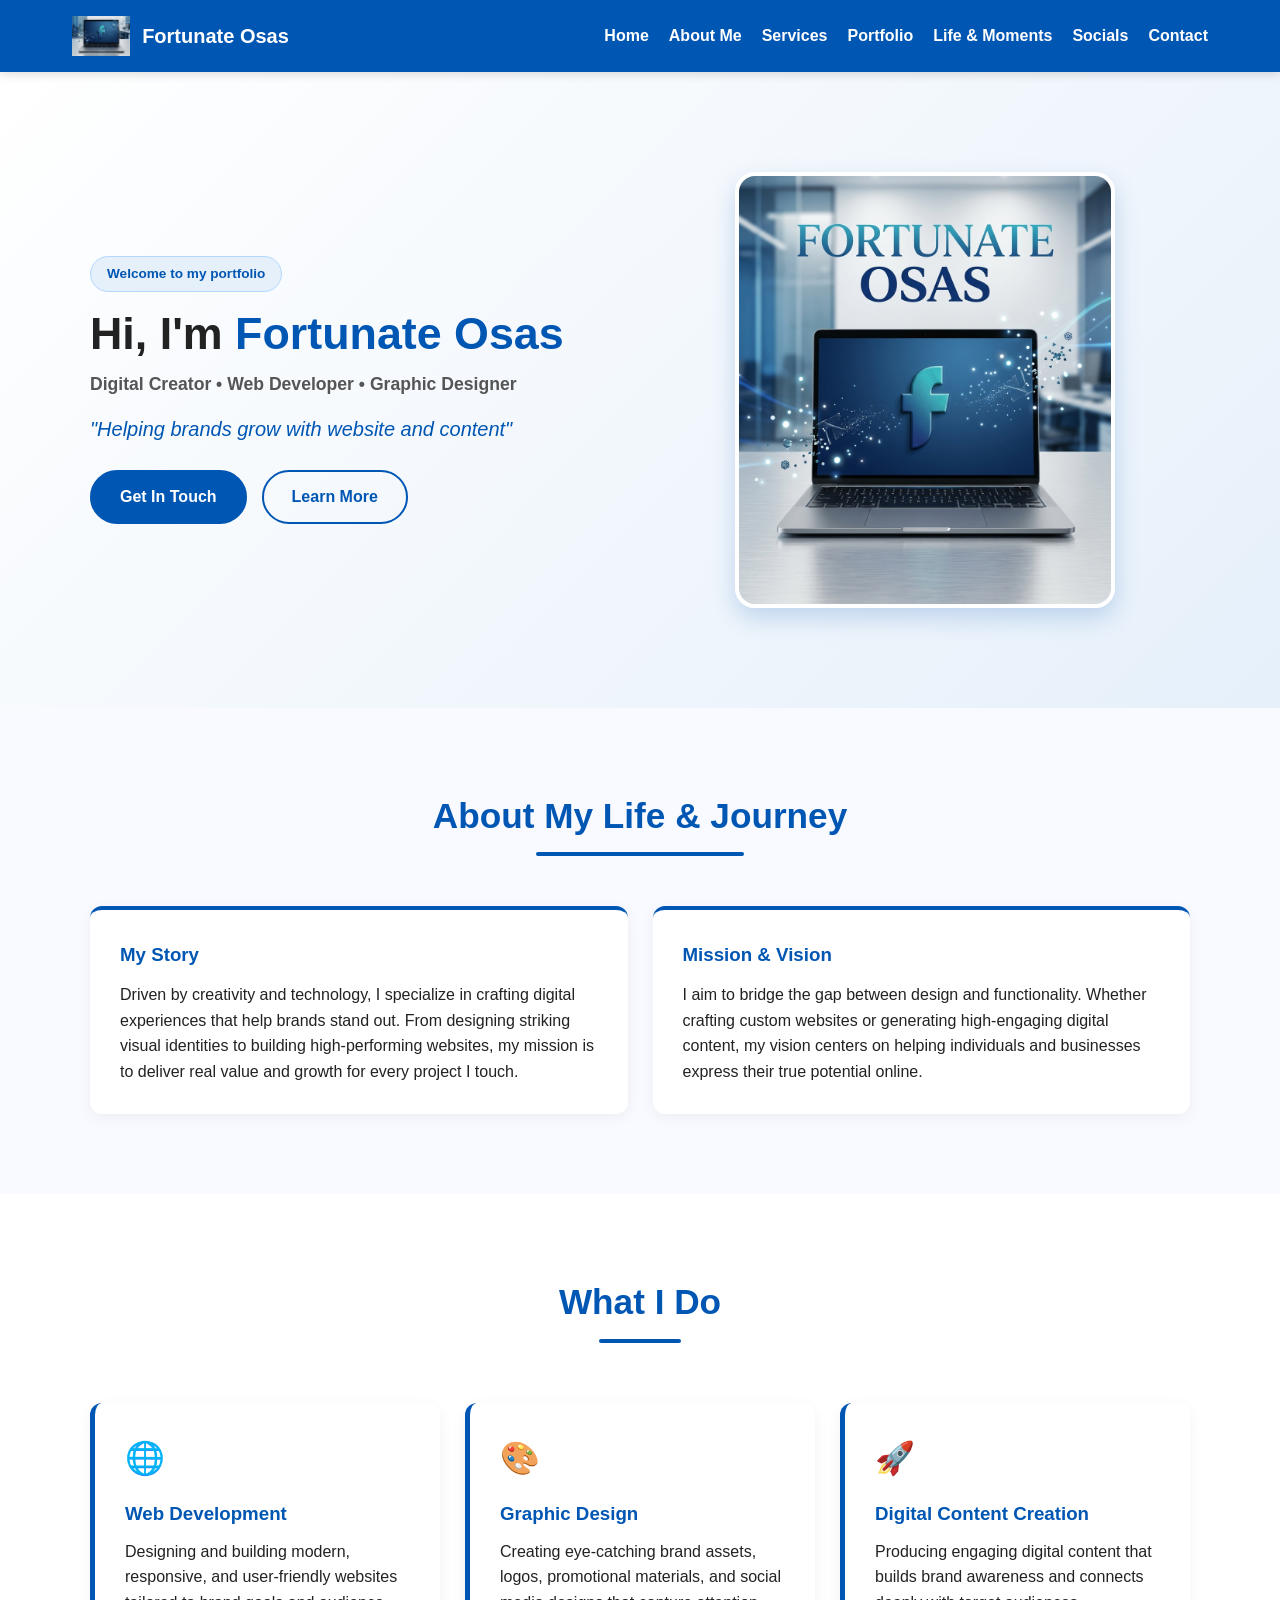
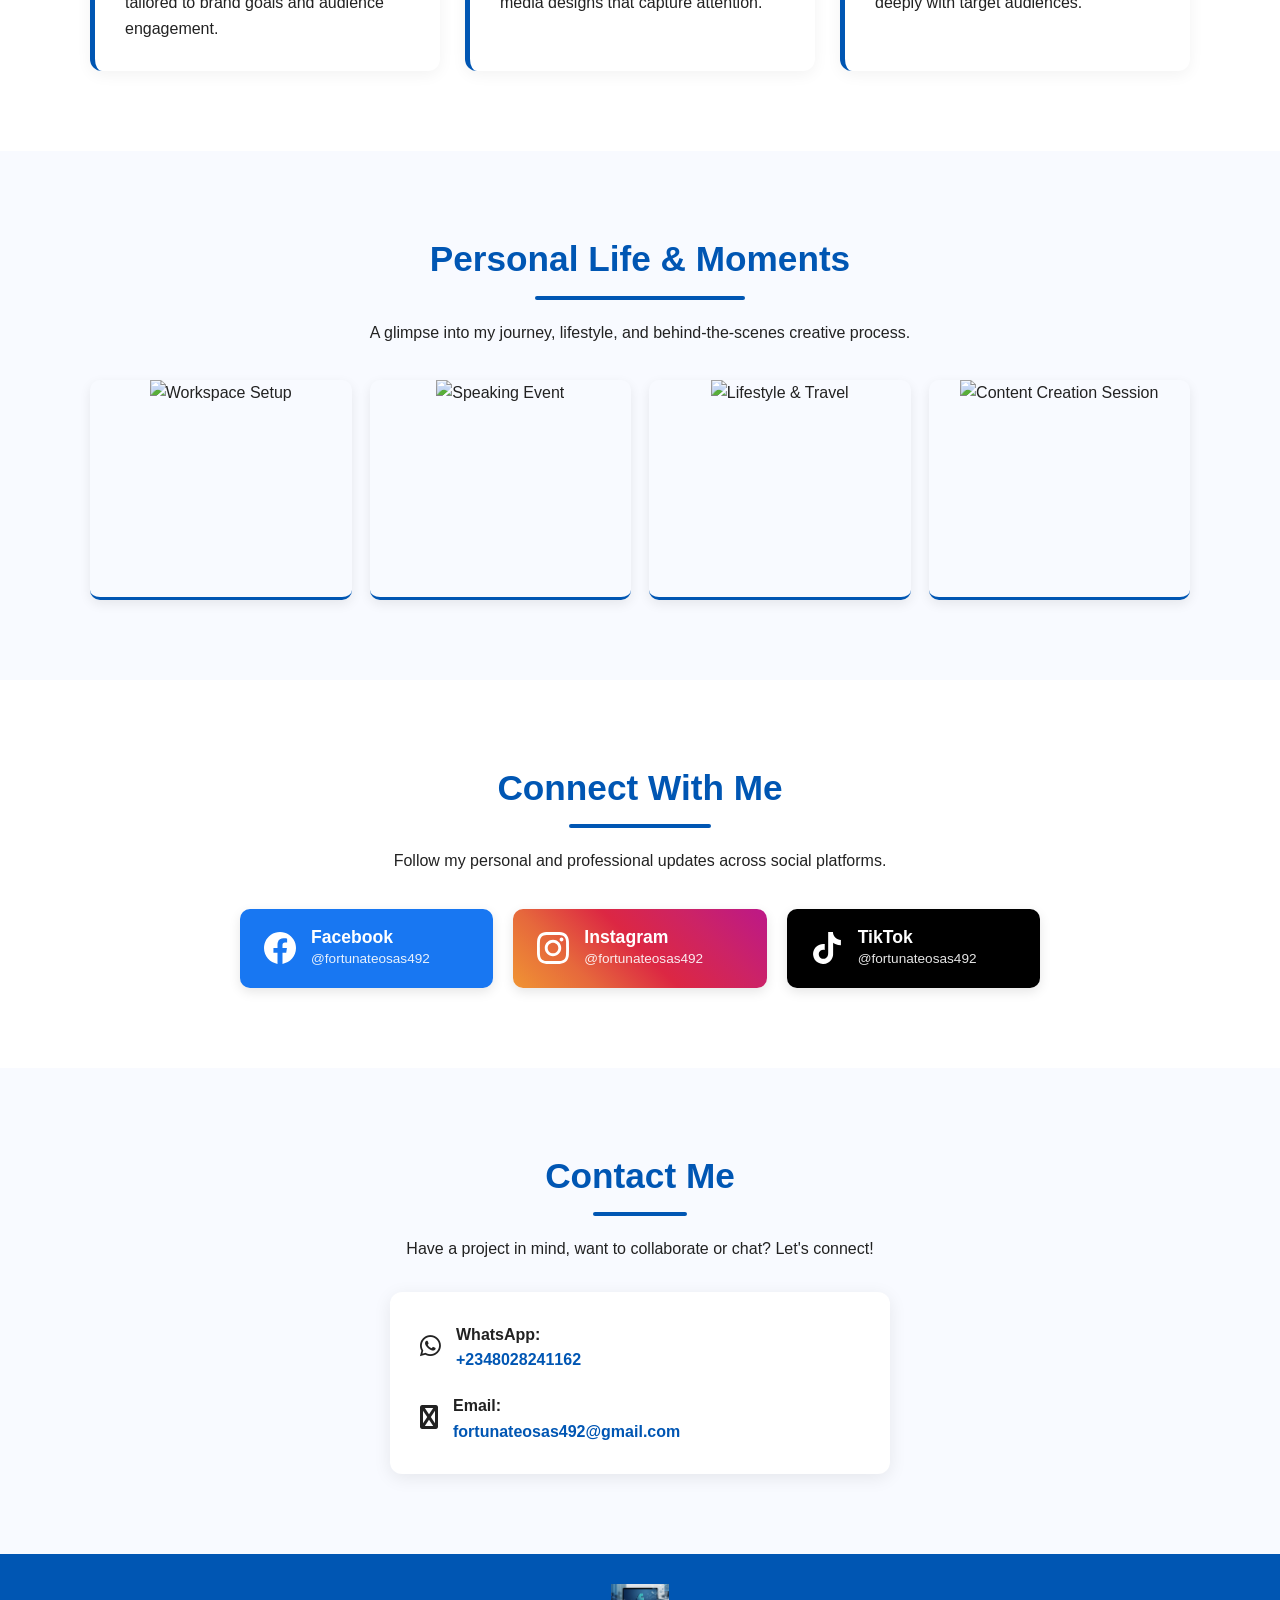
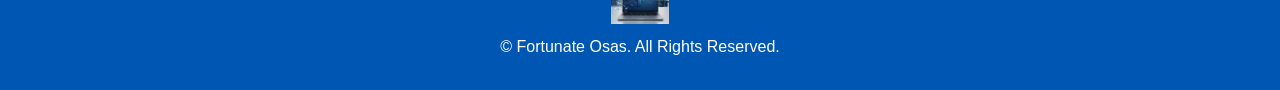
==== index.html @ 2986161b "Initial Upload" ====
<!DOCTYPE html>
<html lang="en">
<head>
  <meta charset="UTF-8">
  <meta name="viewport" content="width=device-width, initial-scale=1.0">
  <link rel="stylesheet" href="https://cdnjs.cloudflare.com/ajax/libs/font-awesome/6.5.1/css/all.min.css">
  <link rel="icon" href="fortunateosas492_logo.png" type="image/png">
  <title>Fortunate Osas | Digital Creator & Web Developer</title>
  <link rel="stylesheet" href="styles.css">
  <script src="script.js" defer></script>
</head>
<body>

  <!-- Loading Animation Overlay -->
  <div id="loader">
    <div class="spinner"></div>
    <p>Fortunate Osas</p>
  </div>

  <!-- Navigation Bar -->
  <header>
    <nav class="navbar">
      <div class="logo-container">
        <img src="fortunateosas492_logo.png" alt="Fortunate Osas Logo" class="logo">
        <span class="brand-name">Fortunate Osas</span>
      </div>
      <ul class="nav-links">
        <li><a href="#home">Home</a></li>
        <li><a href="#about">About Me</a></li>
        <li><a href="#services">Services</a></li>
        <li><a href="#portfolio">Portfolio</a></li>
        <li><a href="#gallery">Life & Moments</a></li>
        <li><a href="#socials">Socials</a></li>
        <li><a href="#contact">Contact</a></li>
      </ul>
      <div class="hamburger">
        <span></span>
        <span></span>
        <span></span>
      </div>
    </nav>
  </header>

  <!-- Main Content -->
  <main>
    <!-- Home / Hero Section -->
    <section id="home" class="scroll-section hero">
      <div class="hero-container">
        <div class="hero-text">
          <span class="badge">Welcome to my portfolio</span>
          <h1>Hi, I'm <span class="highlight">Fortunate Osas</span></h1>
          <div class="roles">
            <span>Digital Creator</span> • 
            <span>Web Developer</span> • 
            <span>Graphic Designer</span>
          </div>
          <p class="hero-bio">"Helping brands grow with website and content"</p>
          <div class="hero-btns">
            <a href="#contact" class="btn">Get In Touch</a>
            <a href="#about" class="btn btn-outline">Learn More</a>
          </div>
        </div>
        <div class="hero-image-wrapper">
          <img src="images/big-profile-picture.png" alt="Fortunate Osas Big Picture" class="hero-img">
        </div>
      </div>
    </section>

    <!-- About Section -->
    <section id="about" class="scroll-section bg-light">
      <div class="container">
        <h2>About My Life & Journey</h2>
        <div class="about-grid">
          <div class="about-card">
            <h3>My Story</h3>
            <p>Driven by creativity and technology, I specialize in crafting digital experiences that help brands stand out. From designing striking visual identities to building high-performing websites, my mission is to deliver real value and growth for every project I touch.</p>
          </div>
          <div class="about-card">
            <h3>Mission & Vision</h3>
            <p>I aim to bridge the gap between design and functionality. Whether crafting custom websites or generating high-engaging digital content, my vision centers on helping individuals and businesses express their true potential online.</p>
          </div>
        </div>
      </div>
    </section>

    <!-- Services / Skills Section -->
    <section id="services" class="scroll-section">
      <div class="container">
        <h2>What I Do</h2>
        <div class="grid services-grid">
          <div class="card">
            <div class="card-icon">🌐</div>
            <h3>Web Development</h3>
            <p>Designing and building modern, responsive, and user-friendly websites tailored to brand goals and audience engagement.</p>
          </div>
          <div class="card">
            <div class="card-icon">🎨</div>
            <h3>Graphic Design</h3>
            <p>Creating eye-catching brand assets, logos, promotional materials, and social media designs that capture attention.</p>
          </div>
          <div class="card">
            <div class="card-icon">🚀</div>
            <h3>Digital Content Creation</h3>
            <p>Producing engaging digital content that builds brand awareness and connects deeply with target audiences.</p>
          </div>
        </div>
      </div>
    </section>

    <!-- Personal Life Photo Gallery -->
    <section id="gallery" class="scroll-section bg-light">
      <div class="container">
        <h2>Personal Life & Moments</h2>
        <p>A glimpse into my journey, lifestyle, and behind-the-scenes creative process.</p>
        
        <div class="gallery-grid">
          <div class="gallery-item">
            <img src="images/personal-1.jpg" alt="Workspace Setup" loading="lazy">
            <div class="gallery-overlay"><span>Creative Space</span></div>
          </div>
          <div class="gallery-item">
            <img src="images/personal-2.jpg" alt="Speaking Event" loading="lazy">
            <div class="gallery-overlay"><span>Speaking & Tech</span></div>
          </div>
          <div class="gallery-item">
            <img src="images/personal-3.jpg" alt="Lifestyle & Travel" loading="lazy">
            <div class="gallery-overlay"><span>Life & Travel</span></div>
          </div>
          <div class="gallery-item">
            <img src="images/personal-4.jpg" alt="Content Creation Session" loading="lazy">
            <div class="gallery-overlay"><span>Content Creation</span></div>
          </div>
        </div>
      </div>
    </section>

    <!-- Social Media Section -->
    <section id="socials" class="scroll-section">
      <div class="container">
        <h2>Connect With Me</h2>
        <p>Follow my personal and professional updates across social platforms.</p>
        
        <div class="social-grid">
          <!-- Facebook Handle -->
          <a href="https://facebook.com/fortunateosas492" target="_blank" rel="noopener noreferrer" class="social-card fb">
            <svg class="social-icon" viewBox="0 0 24 24">
              <path fill="currentColor" d="M24 12.073c0-6.627-5.373-12-12-12s-12 5.373-12 12c0 5.99 4.388 10.954 10.125 11.854v-8.385H7.078v-3.47h3.047V9.43c0-3.007 1.792-4.669 4.533-4.669 1.312 0 2.686.235 2.686.235v2.953H15.83c-1.491 0-1.956.925-1.956 1.874v2.25h3.328l-.532 3.47h-2.796v8.385C19.612 23.027 24 18.062 24 12.073z"/>
            </svg>
            <div class="social-info">
              <h3>Facebook</h3>
              <p>@fortunateosas492</p>
            </div>
          </a>

          <!-- Instagram Handle -->
          <a href="https://instagram.com/fortunateosas492" target="_blank" rel="noopener noreferrer" class="social-card ig">
            <svg class="social-icon" viewBox="0 0 24 24">
              <path fill="currentColor" d="M12 2.163c3.204 0 3.584.012 4.85.07 3.252.148 4.771 1.691 4.919 4.919.058 1.265.069 1.645.069 4.849 0 3.205-.012 3.584-.069 4.849-.149 3.225-1.664 4.771-4.919 4.919-1.266.058-1.644.07-4.85.07-3.204 0-3.584-.012-4.849-.07-3.26-.149-4.771-1.699-4.919-4.92-.058-1.265-.07-1.644-.07-4.849 0-3.204.013-3.583.07-4.849.149-3.227 1.664-4.771 4.919-4.919 1.266-.057 1.645-.069 4.849-.069zm0-2.163c-3.259 0-3.667.014-4.947.072-4.358.2-6.78 2.618-6.98 6.98-.059 1.281-.073 1.689-.073 4.948 0 3.259.014 3.668.072 4.948.2 4.358 2.618 6.78 6.98 6.98 1.281.058 1.689.072 4.948.072 3.259 0 3.668-.014 4.948-.072 4.354-.2 6.782-2.618 6.979-6.98.059-1.28.073-1.689.073-4.948 0-3.259-.014-3.667-.072-4.947-.196-4.354-2.617-6.78-6.979-6.98-1.281-.059-1.69-.073-4.949-.073zm0 5.838c-3.403 0-6.162 2.759-6.162 6.162s2.759 6.163 6.162 6.163 6.162-2.759 6.162-6.163c0-3.403-2.759-6.162-6.162-6.162zm0 10.162c-2.209 0-4-1.79-4-4 0-2.209 1.791-4 4-4s4 1.791 4 4c0 2.21-1.791 4-4 4zm6.406-11.845c-.796 0-1.441.645-1.441 1.44s.645 1.44 1.441 1.44c.795 0 1.439-.645 1.439-1.44s-.644-1.44-1.439-1.44z"/>
            </svg>
            <div class="social-info">
              <h3>Instagram</h3>
              <p>@fortunateosas492</p>
            </div>
          </a>

          <!-- TikTok Handle -->
          <a href="https://tiktok.com/@fortunateosas492" target="_blank" rel="noopener noreferrer" class="social-card tt">
            <svg class="social-icon" viewBox="0 0 24 24">
              <path fill="currentColor" d="M12.525.02c1.31-.02 2.61-.01 3.91-.02.08 1.53.63 3.09 1.75 4.17 1.12 1.11 2.7 1.62 4.24 1.79v4.03c-1.44-.05-2.89-.35-4.2-.97-.57-.26-1.1-.59-1.62-.93-.01 2.92.01 5.84-.02 8.75-.08 1.4-.54 2.79-1.35 3.94-1.31 1.92-3.58 3.17-5.91 3.21-1.43.08-2.86-.31-4.08-1.03-2.02-1.19-3.44-3.37-3.65-5.71-.02-.5-.03-1-.01-1.49.18-1.9 1.12-3.72 2.58-4.96 1.66-1.44 3.98-2.13 6.15-1.72.02 1.48-.04 2.96-.04 4.44-.99-.32-2.15-.23-3.02.37-.82.56-1.36 1.47-1.41 2.47-.09 1.17.43 2.36 1.35 3.05.86.66 2.03.88 3.07.57 1.05-.29 1.93-1.09 2.29-2.13.23-.65.33-1.36.33-2.06V.02z"/>
            </svg>
            <div class="social-info">
              <h3>TikTok</h3>
              <p>@fortunateosas492</p>
            </div>
          </a>
        </div>
      </div>
    </section>

    <!-- Contact Section -->
    <section id="contact" class="scroll-section bg-light">
      <div class="container">
        <h2>Contact Me</h2>
        <p>Have a project in mind, want to collaborate or chat? Let's connect!</p>
        
        <div class="contact-card">
          <div class="contact-item">
            <span class="icon"><i class="fa-brands fa-whatsapp"></i></span>
            <div>
              <strong>WhatsApp:</strong>
              <p><a href="https://wa.me/2348028241162" target="_blank">+2348028241162</a></p>
            </div>
          </div>
          <div class="contact-item">
            <span class="icon"><i class="fa-brands fa-envelope"></i></span>
            <div>
              <strong>Email:</strong>
              <p><a href="mailto:fortunateosas492@gmail.com">fortunateosas492@gmail.com</a></p>
            </div>
          </div>
        </div>
      </div>
    </section>
  </main>

  <!-- Image Lightbox Preview Modal -->
  <div id="lightbox-modal" class="modal-overlay lightbox-overlay" aria-hidden="true">
    <button id="close-lightbox-btn" class="close-btn" aria-label="Close Image">&times;</button>
    <img id="lightbox-img" src="" alt="Expanded View">
    <p id="lightbox-caption"></p>
  </div>

  <!-- Footer -->
  <footer>
    <div class="footer-content">
      <img src="fortunateosas492_logo.png" alt="Fortunate Osas Logo" class="footer-logo">
      <p>&copy; Fortunate Osas. All Rights Reserved.</p>
    </div>
  </footer>

</body>
</html>
---- styles.css ----
/* Color Palette: Blue (#0056b3), Light Blue (#e6f0fa), White (#ffffff) */
:root {
  --primary-blue: #0056b3;
  --secondary-blue: #003d80;
  --accent-light: #e6f0fa;
  --text-dark: #222222;
  --text-muted: #555555;
  --text-light: #ffffff;
  --bg-light: #f8faff;
  --transition: all 0.3s ease-in-out;
}

* {
  margin: 0;
  padding: 0;
  box-sizing: border-box;
}

html {
  scroll-behavior: smooth;
  font-family: 'Segoe UI', Tahoma, Geneva, Verdana, sans-serif;
}

body {
  color: var(--text-dark);
  line-height: 1.6;
  background-color: var(--text-light);
}

/* --- Loader Animation --- */
#loader {
  position: fixed;
  top: 0;
  left: 0;
  width: 100vw;
  height: 100vh;
  background-color: var(--text-light);
  display: flex;
  flex-direction: column;
  justify-content: center;
  align-items: center;
  z-index: 9999;
  transition: opacity 0.5s ease, visibility 0.5s ease;
}

.spinner {
  width: 50px;
  height: 50px;
  border: 6px solid var(--accent-light);
  border-top: 6px solid var(--primary-blue);
  border-radius: 50%;
  animation: spin 1s linear infinite;
  margin-bottom: 15px;
}

#loader p {
  color: var(--primary-blue);
  font-weight: bold;
  font-size: 1.2rem;
}

@keyframes spin {
  0% { transform: rotate(0deg); }
  100% { transform: rotate(360deg); }
}

#loader.hidden {
  opacity: 0;
  visibility: hidden;
}

/* --- Navigation --- */
header {
  position: sticky;
  top: 0;
  background-color: var(--primary-blue);
  box-shadow: 0 2px 10px rgba(0, 0, 0, 0.15);
  z-index: 1000;
}

.navbar {
  display: flex;
  justify-content: space-between;
  align-items: center;
  max-width: 1200px;
  margin: 0 auto;
  padding: 1rem 2rem;
}

.logo-container {
  display: flex;
  align-items: center;
  gap: 12px;
}

.logo {
  height: 40px;
  width: auto;
}

.brand-name {
  color: var(--text-light);
  font-weight: 700;
  font-size: 1.25rem;
}

.nav-links {
  display: flex;
  list-style: none;
  gap: 20px;
}

.nav-links a {
  color: var(--text-light);
  text-decoration: none;
  font-weight: 600;
  transition: var(--transition);
}

.nav-links a:hover {
  color: #b3d7ff;
}

.hamburger {
  display: none;
  flex-direction: column;
  cursor: pointer;
  gap: 5px;
}

.hamburger span {
  width: 25px;
  height: 3px;
  background-color: var(--text-light);
  border-radius: 2px;
  transition: var(--transition);
}

/* --- Layout Sections --- */
.scroll-section {
  padding: 80px 20px;
  opacity: 0;
  transform: translateY(40px);
  transition: opacity 0.8s ease-out, transform 0.8s ease-out;
}

.scroll-section.visible {
  opacity: 1;
  transform: translateY(0);
}

.bg-light {
  background-color: var(--bg-light);
}

.container {
  max-width: 1100px;
  margin: 0 auto;
  text-align: center;
}

h2 {
  font-size: 2.2rem;
  color: var(--primary-blue);
  margin-bottom: 20px;
  position: relative;
  display: inline-block;
}

h2::after {
  content: '';
  display: block;
  width: 50%;
  height: 4px;
  background-color: var(--primary-blue);
  margin: 8px auto 0;
  border-radius: 2px;
}

/* --- Hero / Intro Section --- */
.hero {
  background: linear-gradient(135deg, #ffffff 0%, var(--accent-light) 100%);
  padding: 100px 20px;
}

.hero-container {
  max-width: 1100px;
  margin: 0 auto;
  display: flex;
  align-items: center;
  justify-content: space-between;
  gap: 40px;
}

.hero-text {
  flex: 1;
  text-align: left;
}

.badge {
  background-color: var(--accent-light);
  color: var(--primary-blue);
  padding: 6px 16px;
  border-radius: 20px;
  font-weight: bold;
  font-size: 0.85rem;
  display: inline-block;
  margin-bottom: 15px;
  border: 1px solid #b3d7ff;
}

.hero-text h1 {
  font-size: 2.8rem;
  line-height: 1.2;
  margin-bottom: 10px;
}

.highlight {
  color: var(--primary-blue);
}

.roles {
  font-size: 1.1rem;
  font-weight: 600;
  color: var(--text-muted);
  margin-bottom: 15px;
}

.hero-bio {
  font-size: 1.25rem;
  font-style: italic;
  color: var(--primary-blue);
  margin-bottom: 25px;
}

.hero-btns {
  display: flex;
  gap: 15px;
}

.btn {
  display: inline-block;
  background-color: var(--primary-blue);
  color: var(--text-light);
  padding: 12px 28px;
  text-decoration: none;
  border-radius: 30px;
  font-weight: bold;
  transition: var(--transition);
  border: 2px solid var(--primary-blue);
}

.btn:hover {
  background-color: var(--secondary-blue);
  border-color: var(--secondary-blue);
  transform: translateY(-2px);
}

.btn-outline {
  background-color: transparent;
  color: var(--primary-blue);
}

.btn-outline:hover {
  background-color: var(--primary-blue);
  color: var(--text-light);
}

.hero-image-wrapper {
  flex: 1;
  display: flex;
  justify-content: center;
}

.hero-img {
  width: 100%;
  max-width: 380px;
  height: auto;
  border-radius: 20px;
  box-shadow: 0 10px 25px rgba(0, 86, 179, 0.2);
  border: 4px solid var(--text-light);
}

/* --- About Grid --- */
.about-grid {
  display: grid;
  grid-template-columns: repeat(auto-fit, minmax(300px, 1fr));
  gap: 25px;
  margin-top: 30px;
}

.about-card {
  background: var(--text-light);
  padding: 30px;
  border-radius: 12px;
  box-shadow: 0 4px 15px rgba(0, 0, 0, 0.05);
  text-align: left;
  border-top: 4px solid var(--primary-blue);
}

.about-card h3 {
  color: var(--primary-blue);
  margin-bottom: 12px;
}

/* --- Services Grid --- */
.grid {
  display: grid;
  grid-template-columns: repeat(auto-fit, minmax(280px, 1fr));
  gap: 25px;
  margin-top: 40px;
}

.card {
  background: var(--text-light);
  padding: 30px;
  border-radius: 12px;
  border-left: 5px solid var(--primary-blue);
  box-shadow: 0 4px 15px rgba(0, 0, 0, 0.05);
  text-align: left;
  transition: var(--transition);
}

.card:hover {
  transform: translateY(-5px);
}

.card-icon {
  font-size: 2rem;
  margin-bottom: 15px;
}

.card h3 {
  margin-bottom: 10px;
  color: var(--primary-blue);
}

/* --- Photo Gallery --- */
.gallery-grid {
  display: grid;
  grid-template-columns: repeat(auto-fit, minmax(230px, 1fr));
  gap: 18px;
  margin-top: 35px;
}

.gallery-item {
  position: relative;
  border-radius: 10px;
  overflow: hidden;
  height: 220px;
  box-shadow: 0 4px 12px rgba(0, 0, 0, 0.08);
  border-bottom: 3px solid var(--primary-blue);
  cursor: pointer;
}

.gallery-item img {
  width: 100%;
  height: 100%;
  object-fit: cover;
  transition: transform 0.4s ease;
}

.gallery-item:hover img {
  transform: scale(1.08);
}

.gallery-overlay {
  position: absolute;
  inset: 0;
  background: linear-gradient(to top, rgba(0, 86, 179, 0.85), transparent 70%);
  display: flex;
  align-items: flex-end;
  padding: 15px;
  opacity: 0;
  transition: opacity 0.3s ease;
}

.gallery-item:hover .gallery-overlay {
  opacity: 1;
}

.gallery-overlay span {
  color: var(--text-light);
  font-weight: 600;
  font-size: 0.95rem;
}

/* --- Social Media Cards --- */
.social-grid {
  display: grid;
  grid-template-columns: repeat(auto-fit, minmax(220px, 1fr));
  gap: 20px;
  max-width: 800px;
  margin: 35px auto 0;
}

.social-card {
  display: flex;
  align-items: center;
  gap: 15px;
  padding: 18px 24px;
  border-radius: 10px;
  text-decoration: none;
  color: var(--text-light);
  transition: var(--transition);
  box-shadow: 0 4px 12px rgba(0, 0, 0, 0.1);
}

.social-card.fb {
  background-color: #1877f2;
}

.social-card.fb:hover {
  background-color: #0d65d9;
  transform: translateY(-3px);
}

.social-card.ig {
  background: linear-gradient(45deg, #f09433 0%, #e6683c 25%, #dc2743 50%, #cc2366 75%, #bc1888 100%);
}

.social-card.ig:hover {
  opacity: 0.9;
  transform: translateY(-3px);
}

.social-card.tt {
  background-color: #000000;
}

.social-card.tt:hover {
  background-color: #1a1a1a;
  transform: translateY(-3px);
}

.social-icon {
  width: 32px;
  height: 32px;
  flex-shrink: 0;
}

.social-info {
  text-align: left;
}

.social-info h3 {
  font-size: 1.1rem;
  margin: 0;
  line-height: 1.2;
}

.social-info p {
  font-size: 0.85rem;
  opacity: 0.9;
  margin: 0;
}

/* --- Contact Section --- */
.contact-card {
  max-width: 500px;
  margin: 30px auto 0;
  background: var(--text-light);
  padding: 30px;
  border-radius: 12px;
  box-shadow: 0 4px 18px rgba(0, 0, 0, 0.08);
  display: flex;
  flex-direction: column;
  gap: 20px;
  text-align: left;
}

.contact-item {
  display: flex;
  align-items: center;
  gap: 15px;
}

.contact-item .icon {
  font-size: 1.5rem;
}

.contact-item a {
  color: var(--primary-blue);
  text-decoration: none;
  font-weight: bold;
}

.contact-item a:hover {
  text-decoration: underline;
}

/* --- Lightbox Modal --- */
.modal-overlay {
  position: fixed;
  inset: 0;
  background-color: rgba(0, 0, 0, 0.9);
  z-index: 10000;
  opacity: 0;
  visibility: hidden;
  transition: opacity 0.35s ease, visibility 0.35s ease;
  display: flex;
  flex-direction: column;
  align-items: center;
  justify-content: center;
  padding: 20px;
}

.modal-overlay.active {
  opacity: 1;
  visibility: visible;
}

body.modal-open {
  overflow: hidden;
}

.lightbox-overlay img {
  max-width: 90vw;
  max-height: 80vh;
  border-radius: 8px;
  object-fit: contain;
}

#lightbox-caption {
  color: #ffffff;
  margin-top: 15px;
  font-size: 1.1rem;
}

.close-btn {
  position: fixed;
  top: 20px;
  right: 25px;
  background: var(--primary-blue);
  color: #ffffff;
  border: none;
  font-size: 2rem;
  width: 45px;
  height: 45px;
  border-radius: 50%;
  cursor: pointer;
}

/* --- Footer --- */
footer {
  background-color: var(--primary-blue);
  color: var(--text-light);
  text-align: center;
  padding: 30px 20px;
}

.footer-content {
  display: flex;
  flex-direction: column;
  align-items: center;
  gap: 10px;
}

.footer-logo {
  height: 40px;
  width: auto;
}

/* --- Media Queries --- */
@media (max-width: 768px) {
  .hero-container {
    flex-direction: column-reverse;
    text-align: center;
  }

  .hero-text {
    text-align: center;
  }

  .hero-btns {
    justify-content: center;
  }

  .hamburger {
    display: flex;
  }

  .nav-links {
    position: absolute;
    top: 100%;
    left: 0;
    width: 100%;
    background-color: var(--primary-blue);
    flex-direction: column;
    align-items: center;
    max-height: 0;
    overflow: hidden;
    transition: max-height 0.3s ease-in-out;
  }

  .nav-links.active {
    max-height: 350px;
  }

  .nav-links a {
    display: block;
    padding: 15px;
    width: 100%;
    text-align: center;
  }
}
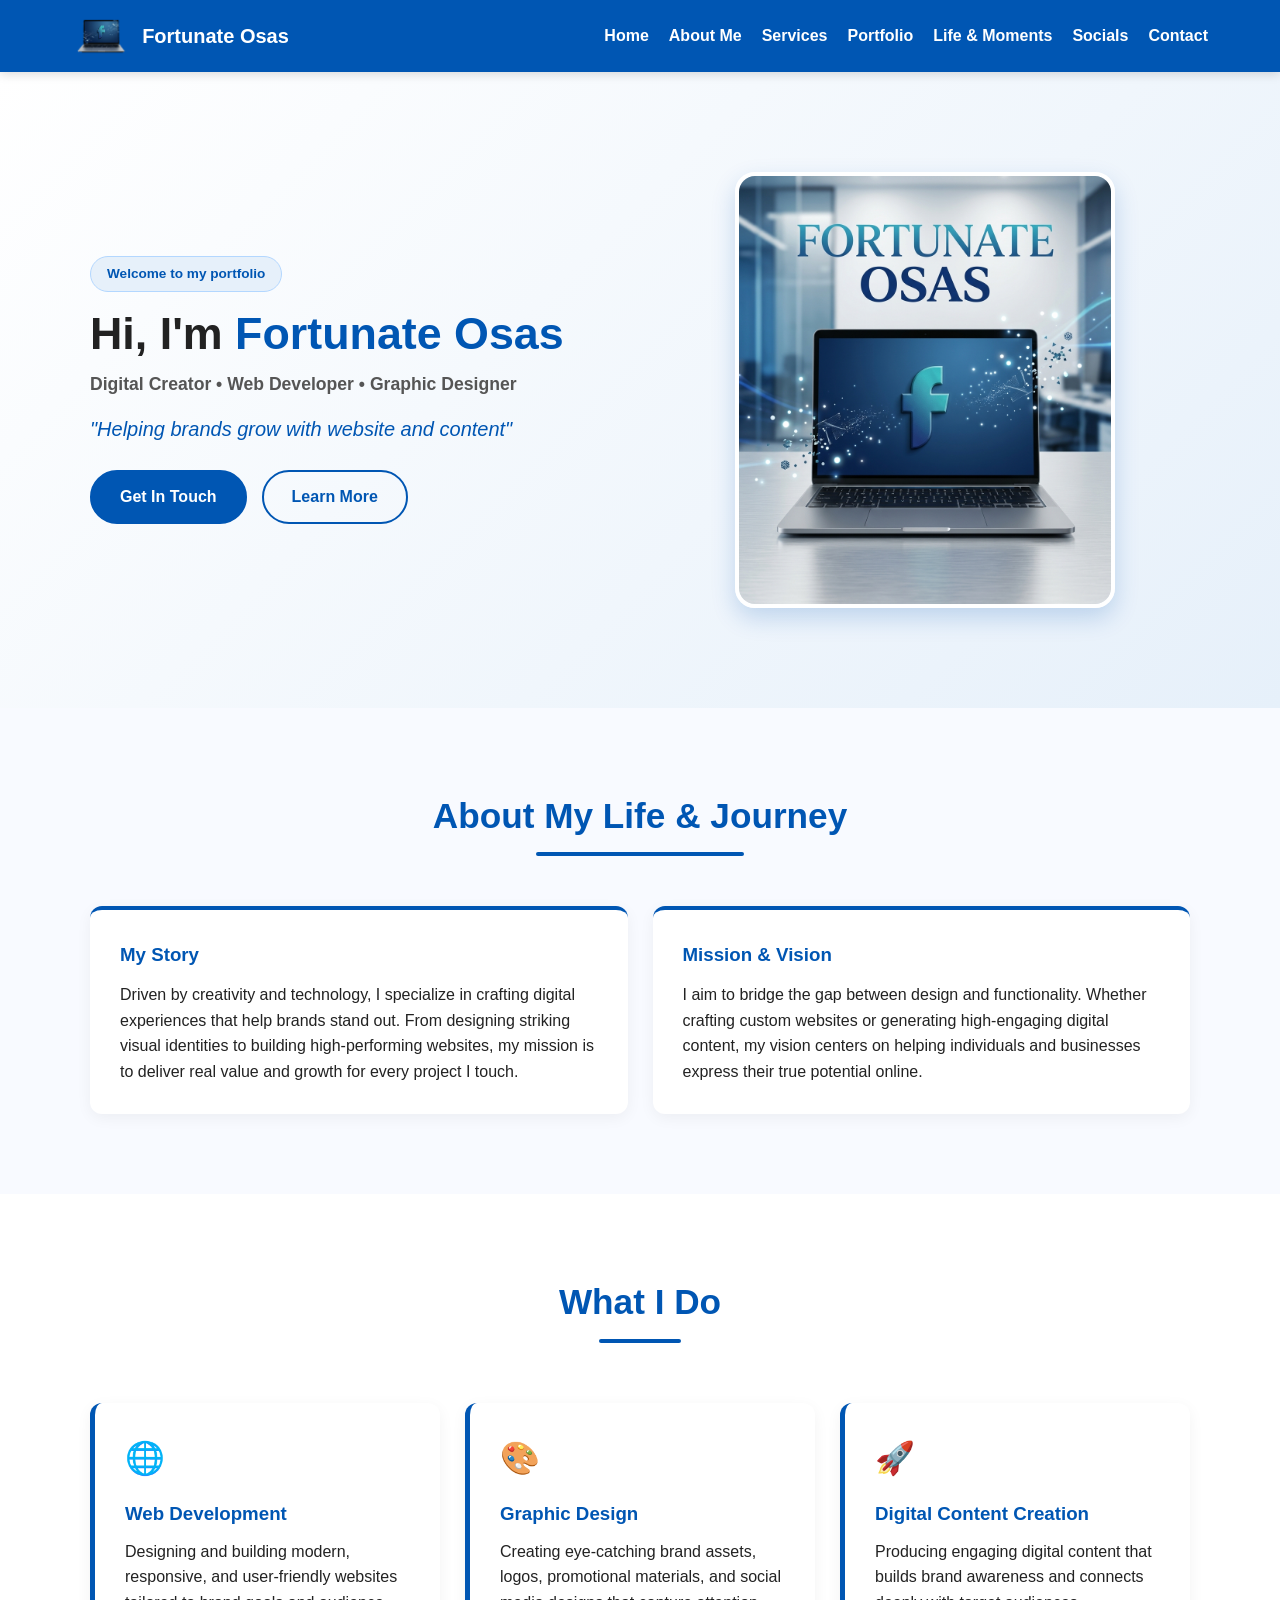
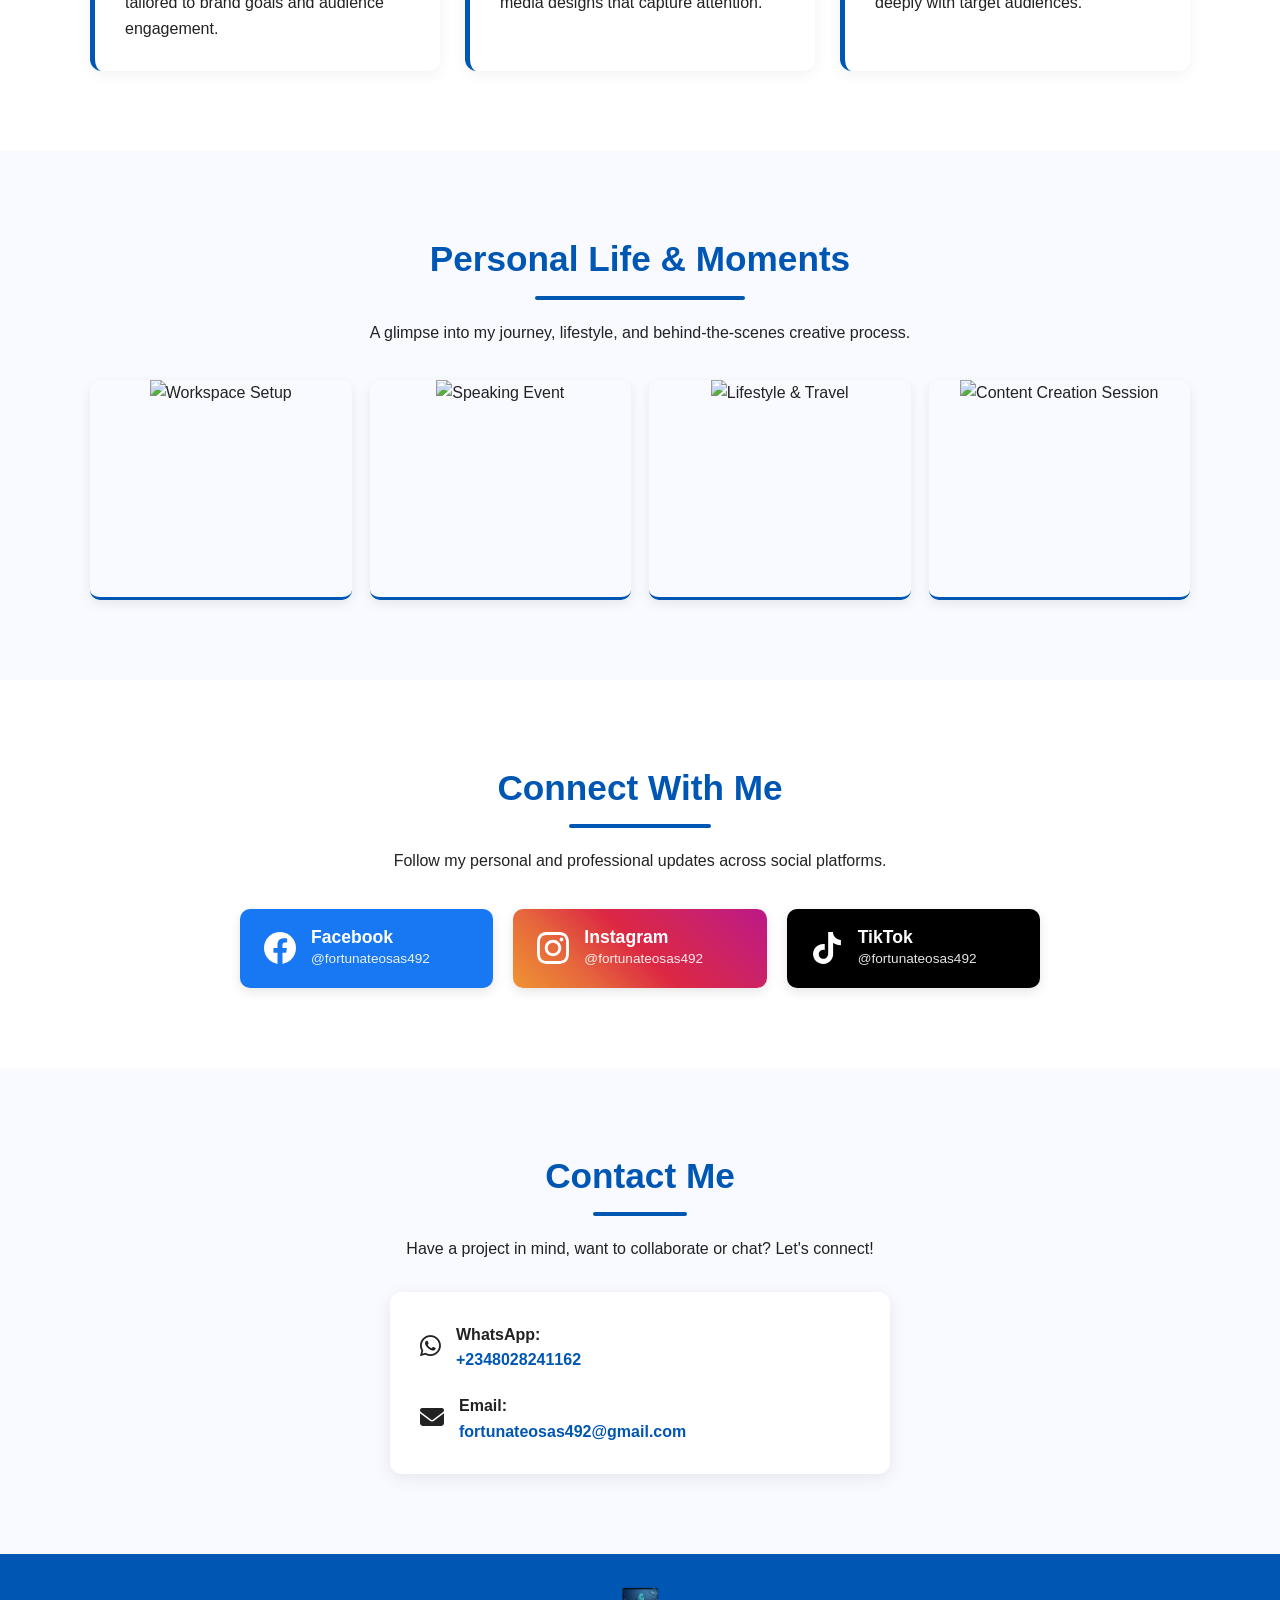
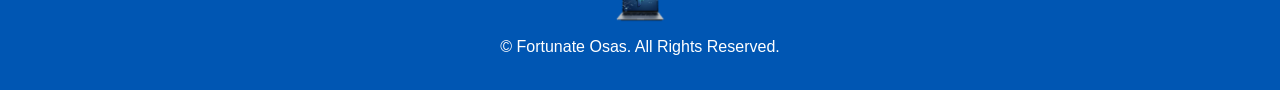
==== commit caf93af2: "Giveway Addition Upload" ====
--- a/index.html
+++ b/index.html
@@ -192,7 +192,7 @@
             </div>
           </div>
           <div class="contact-item">
-            <span class="icon"><i class="fa-brands fa-envelope"></i></span>
+            <span class="icon"><i class="fa-solid fa-envelope"></i></span>
             <div>
               <strong>Email:</strong>
               <p><a href="mailto:fortunateosas492@gmail.com">fortunateosas492@gmail.com</a></p>
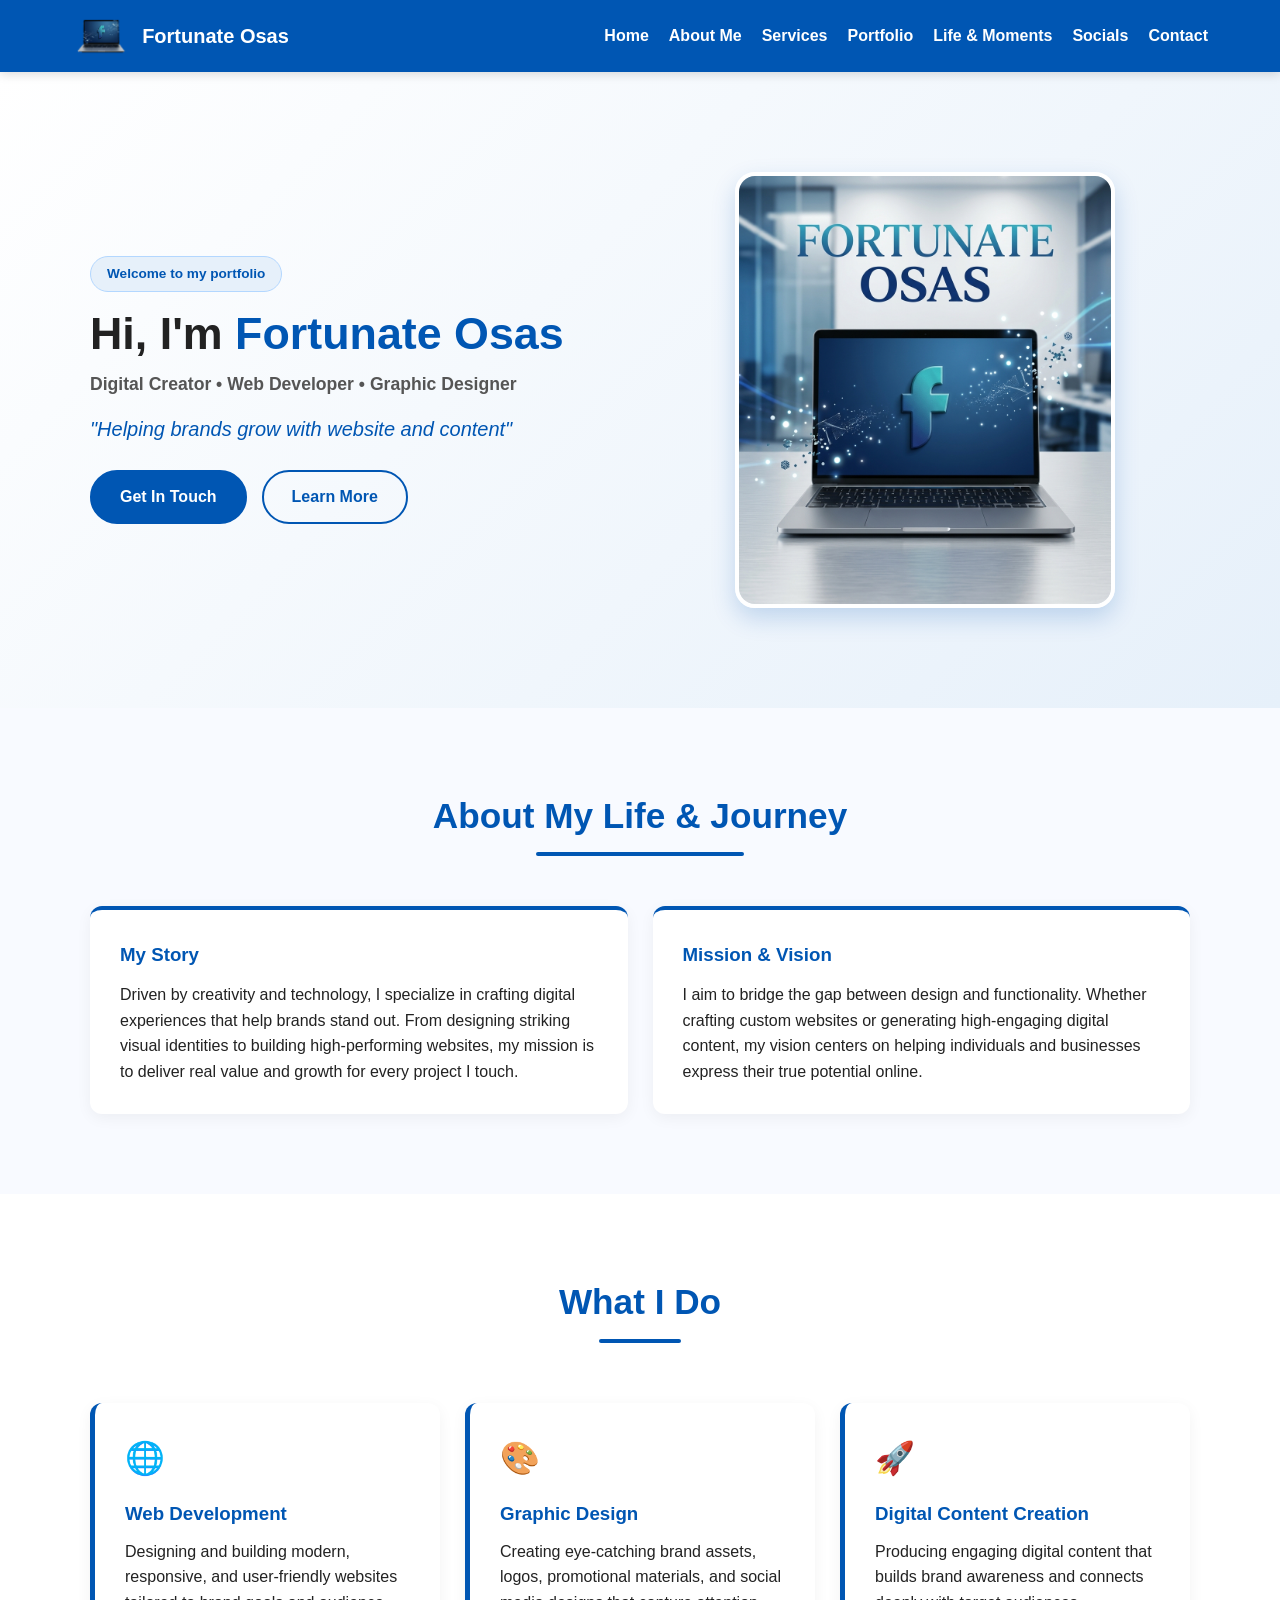
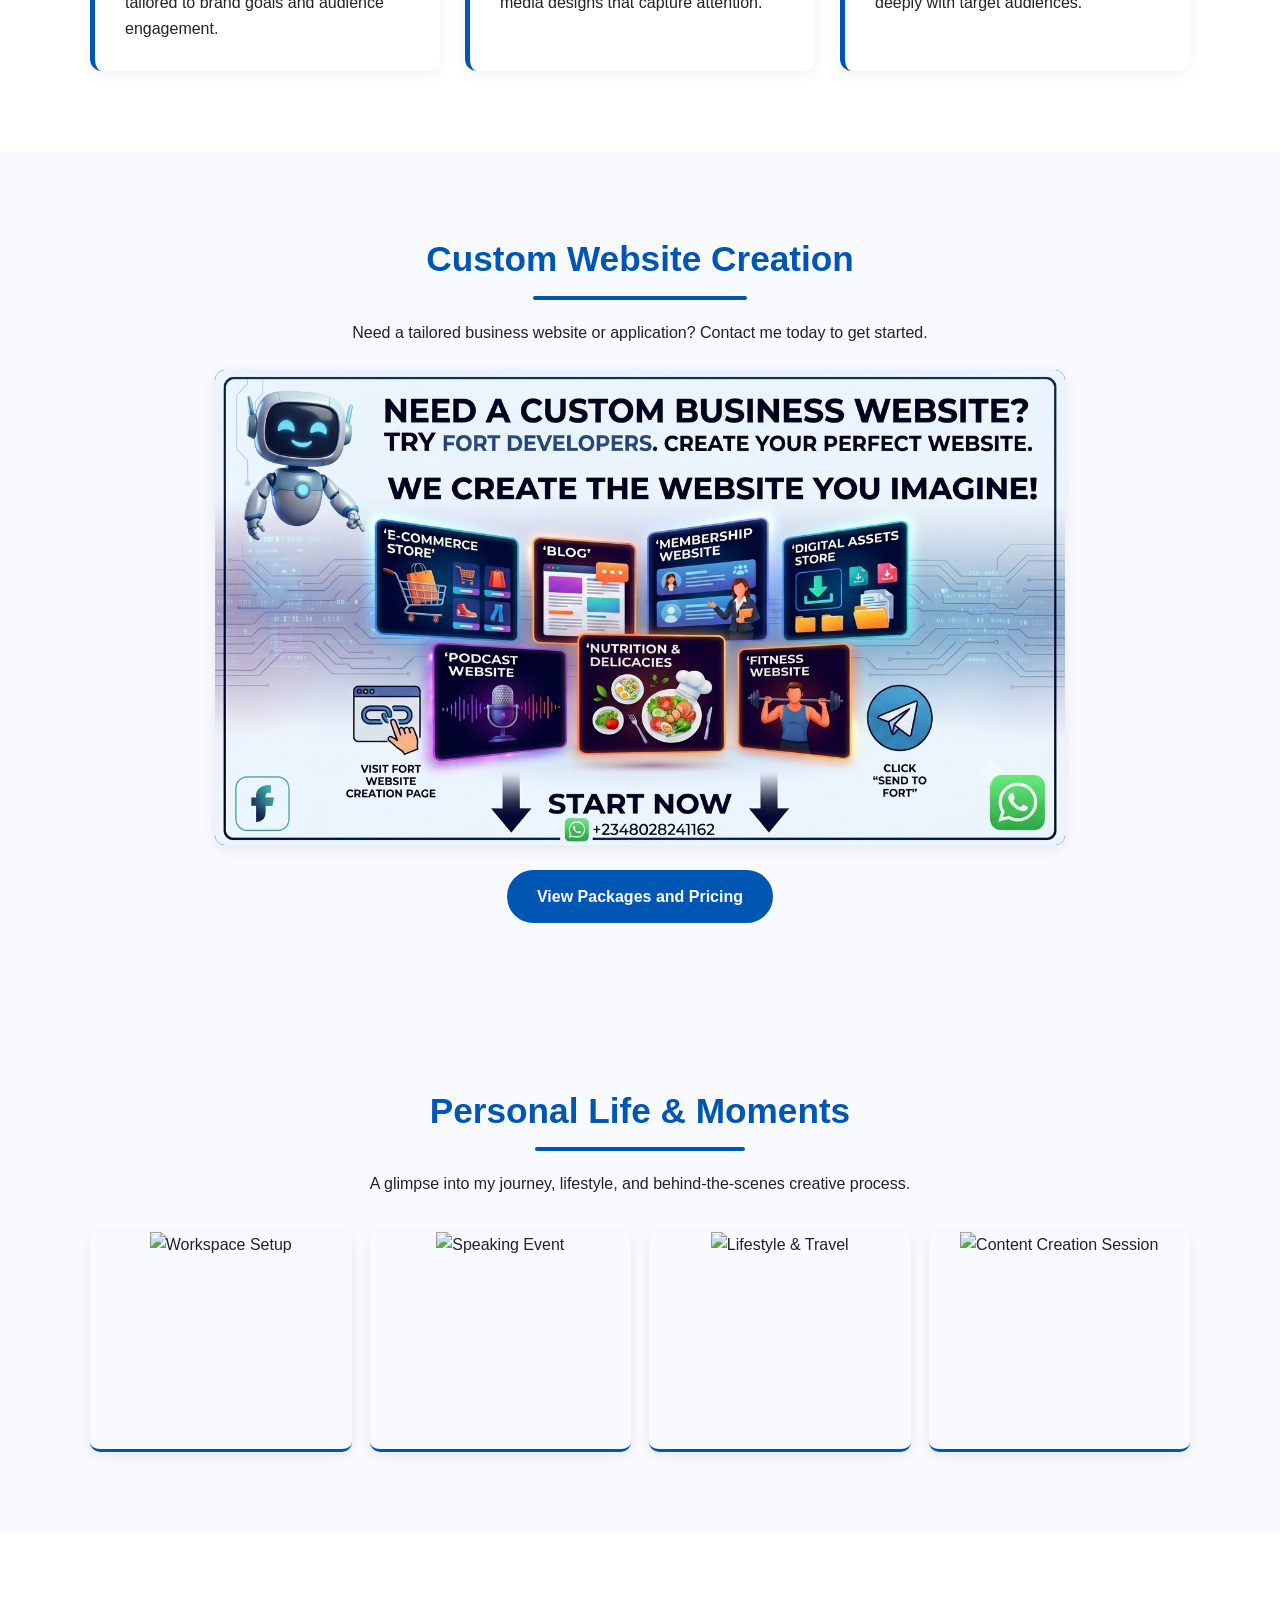
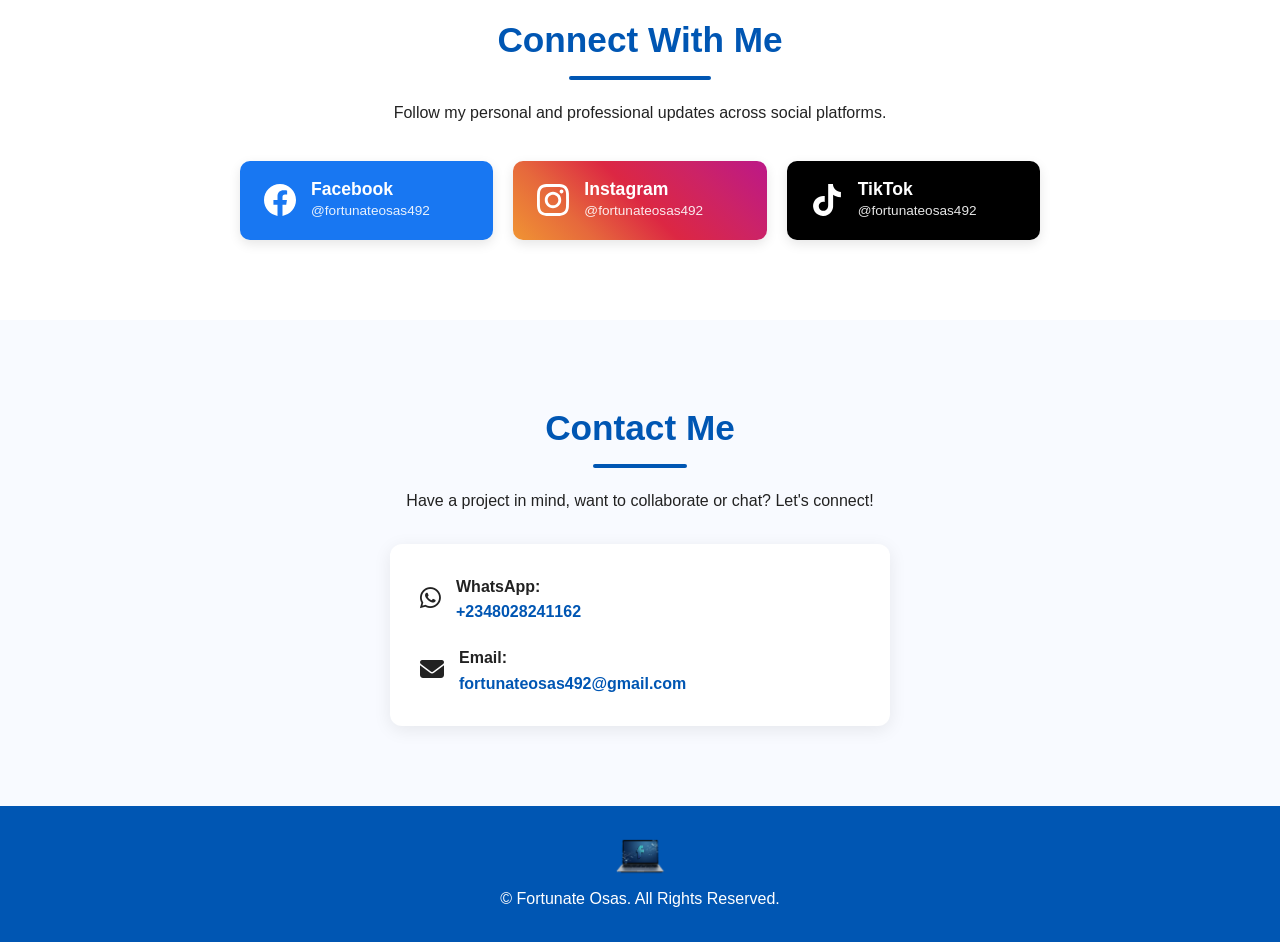
==== commit 61dfc3e6: "Nav Link Modification" ====
--- a/index.html
+++ b/index.html
@@ -107,6 +107,28 @@
       </div>
     </section>
 
+        <!-- Custom Website Advert Section -->
+        <section id="custom-website" class="scroll-section bg-light">
+            <div class="container">
+                <h2>Custom Website Creation</h2>
+                <p>Need a tailored business website or application? Contact me today to get started.</p>
+                
+                <!-- Advert Media Player Block -->
+                <div class="ad-media-container margin-top-md">
+                    <picture id="ad-image-wrapper">
+                        <source id="ad-source-desktop" media="(min-width: 769px)" srcset="flyer-fort-landscape.png">
+                        <source id="ad-source-mobile" media="(max-width: 768px)" srcset="flyer-fort-potrait.png">                      
+                        <img id="ad-image-fallback" src="flyer-fort-landscape.png" alt="Custom Website Advert" class="ad-media-content">
+                    </picture>
+                </div>
+
+                <div class="margin-top-md">
+                    <a href="https://createawebsite.fortdevelopers.com.ng" target="_blank" class="btn">View Packages and Pricing</a>
+                </div>
+            </div>
+        </section>
+
+    
     <!-- Personal Life Photo Gallery -->
     <section id="gallery" class="scroll-section bg-light">
       <div class="container">
@@ -188,7 +210,7 @@
             <span class="icon"><i class="fa-brands fa-whatsapp"></i></span>
             <div>
               <strong>WhatsApp:</strong>
-              <p><a href="https://wa.me/2348028241162" target="_blank">+2348028241162</a></p>
+              <p><a href="https://wa.me/2348028241162?text=Hi,%20Fortunate%20Osas" class="wa-direct-link" target="_blank">+2348028241162</a></p>
             </div>
           </div>
           <div class="contact-item">
--- a/styles.css
+++ b/styles.css
@@ -594,7 +594,7 @@
   }
 
   .nav-links.active {
-    max-height: 350px;
+    max-height: 500px;
   }
 
   .nav-links a {
@@ -603,4 +603,30 @@
     width: 100%;
     text-align: center;
   }
-}+}
+
+.ad-media-container {
+  width: 100%;
+  max-width: 850px;
+  margin: 0 auto;
+  border-radius: 10px;
+  overflow: hidden;
+  box-shadow: 0 4px 15px rgba(0, 0, 0, 0.08);
+  background-color: #000;
+}
+
+.ad-media-content {
+  width: 100%;
+  height: auto;
+  max-height: 480px;
+  object-fit: contain;
+  display: block;
+}
+
+.hidden {
+  display: none !important;
+}
+
+.margin-top-xs { margin-top: 6px; }
+.margin-top-sm { margin-top: 12px; }
+.margin-top-md { margin-top: 25px; }
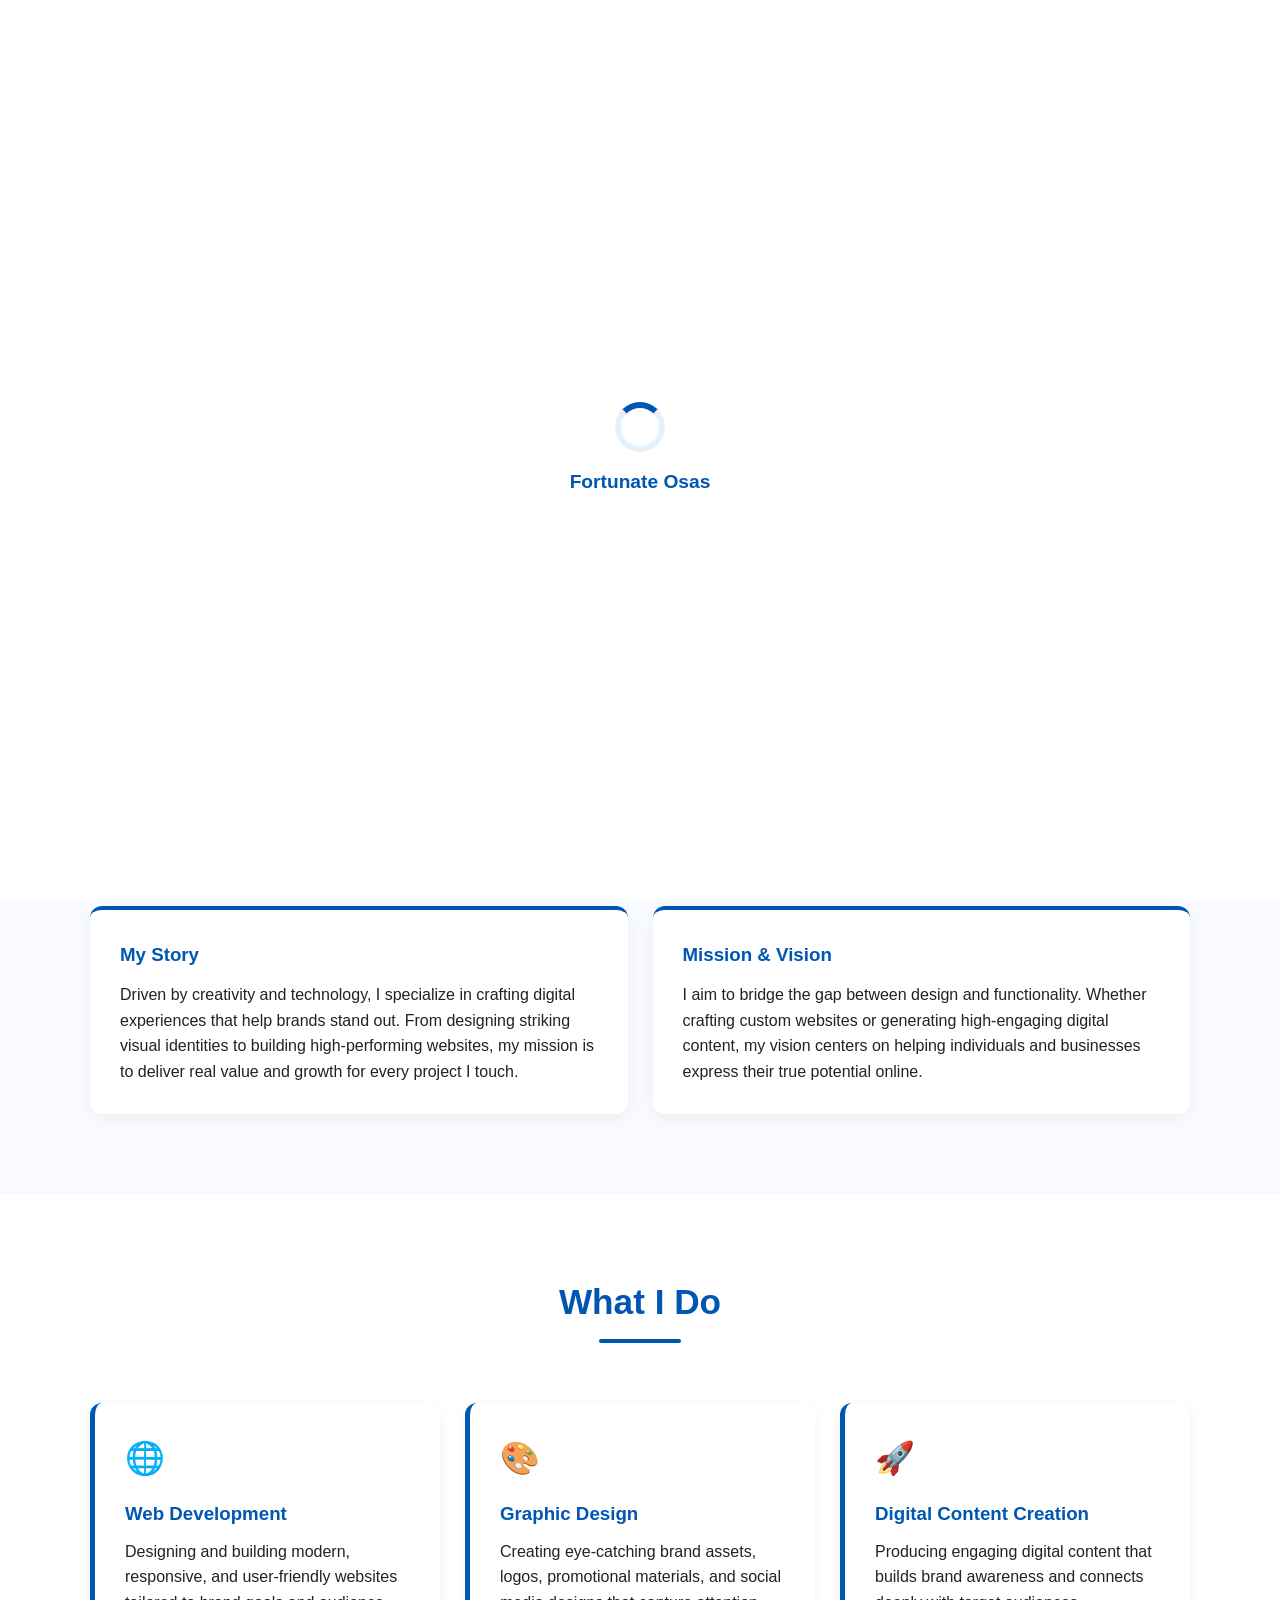
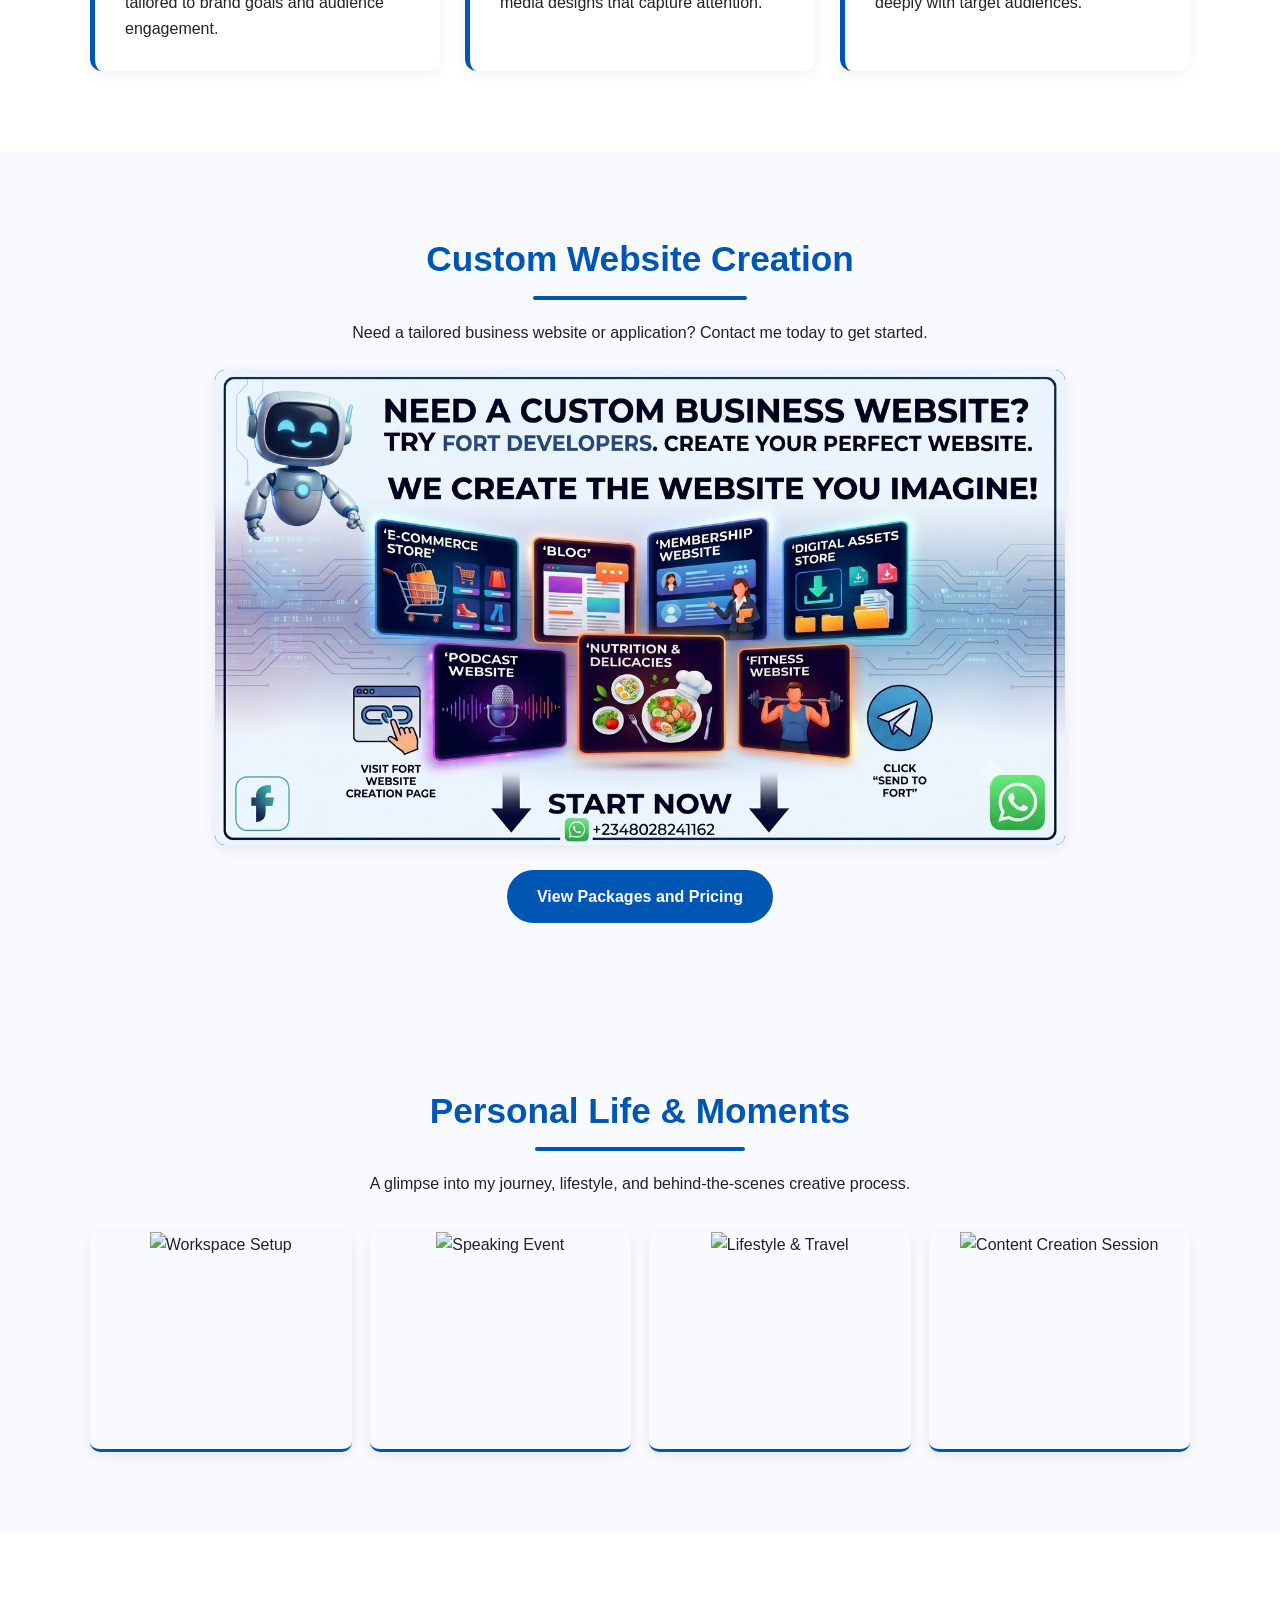
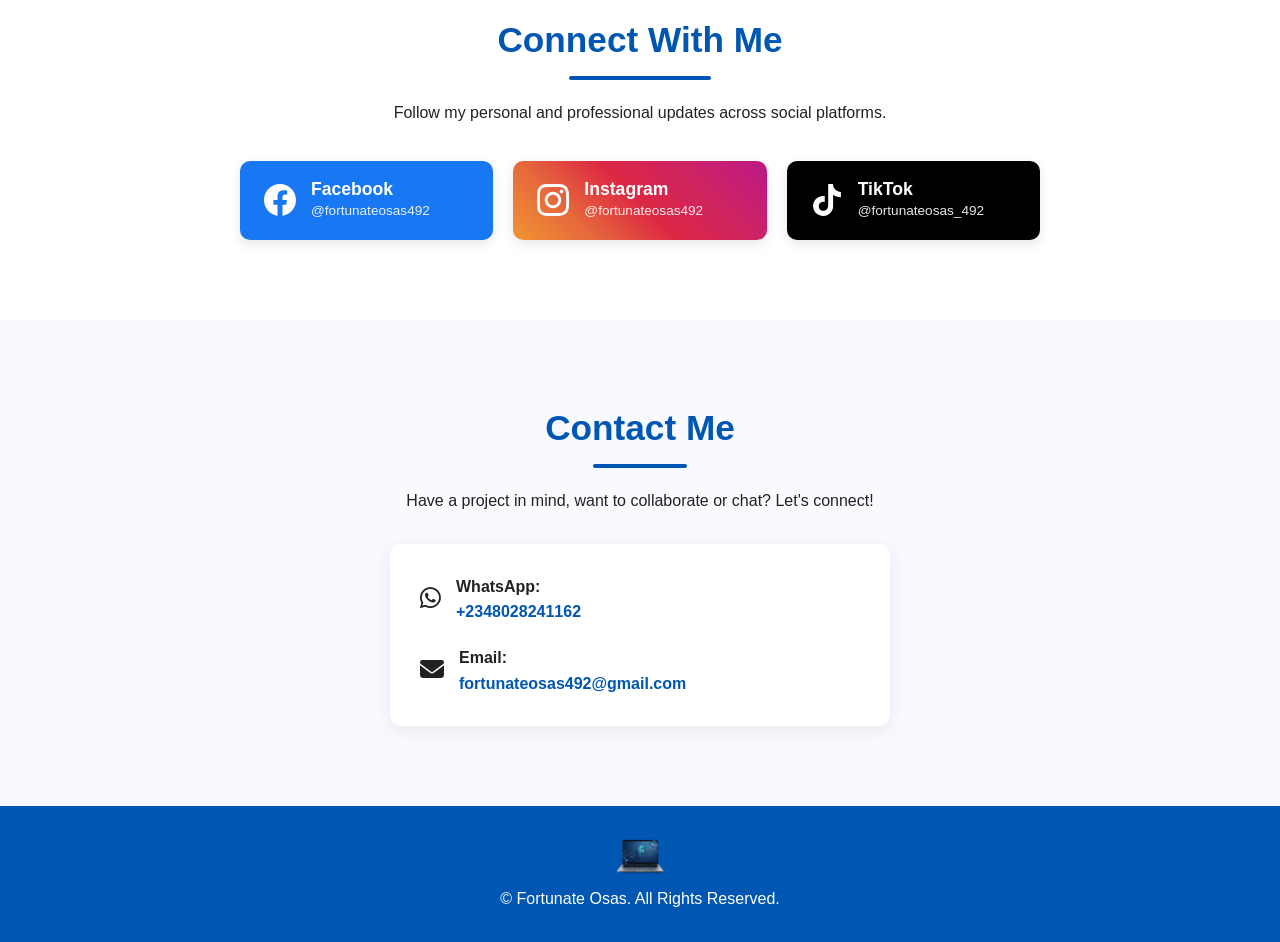
==== commit aaa77891: "Fix Tiktok Username" ====
--- a/index.html
+++ b/index.html
@@ -186,13 +186,13 @@
           </a>
 
           <!-- TikTok Handle -->
-          <a href="https://tiktok.com/@fortunateosas492" target="_blank" rel="noopener noreferrer" class="social-card tt">
+          <a href="https://tiktok.com/@fortunateosas_492" target="_blank" rel="noopener noreferrer" class="social-card tt">
             <svg class="social-icon" viewBox="0 0 24 24">
               <path fill="currentColor" d="M12.525.02c1.31-.02 2.61-.01 3.91-.02.08 1.53.63 3.09 1.75 4.17 1.12 1.11 2.7 1.62 4.24 1.79v4.03c-1.44-.05-2.89-.35-4.2-.97-.57-.26-1.1-.59-1.62-.93-.01 2.92.01 5.84-.02 8.75-.08 1.4-.54 2.79-1.35 3.94-1.31 1.92-3.58 3.17-5.91 3.21-1.43.08-2.86-.31-4.08-1.03-2.02-1.19-3.44-3.37-3.65-5.71-.02-.5-.03-1-.01-1.49.18-1.9 1.12-3.72 2.58-4.96 1.66-1.44 3.98-2.13 6.15-1.72.02 1.48-.04 2.96-.04 4.44-.99-.32-2.15-.23-3.02.37-.82.56-1.36 1.47-1.41 2.47-.09 1.17.43 2.36 1.35 3.05.86.66 2.03.88 3.07.57 1.05-.29 1.93-1.09 2.29-2.13.23-.65.33-1.36.33-2.06V.02z"/>
             </svg>
             <div class="social-info">
               <h3>TikTok</h3>
-              <p>@fortunateosas492</p>
+              <p>@fortunateosas_492</p>
             </div>
           </a>
         </div>
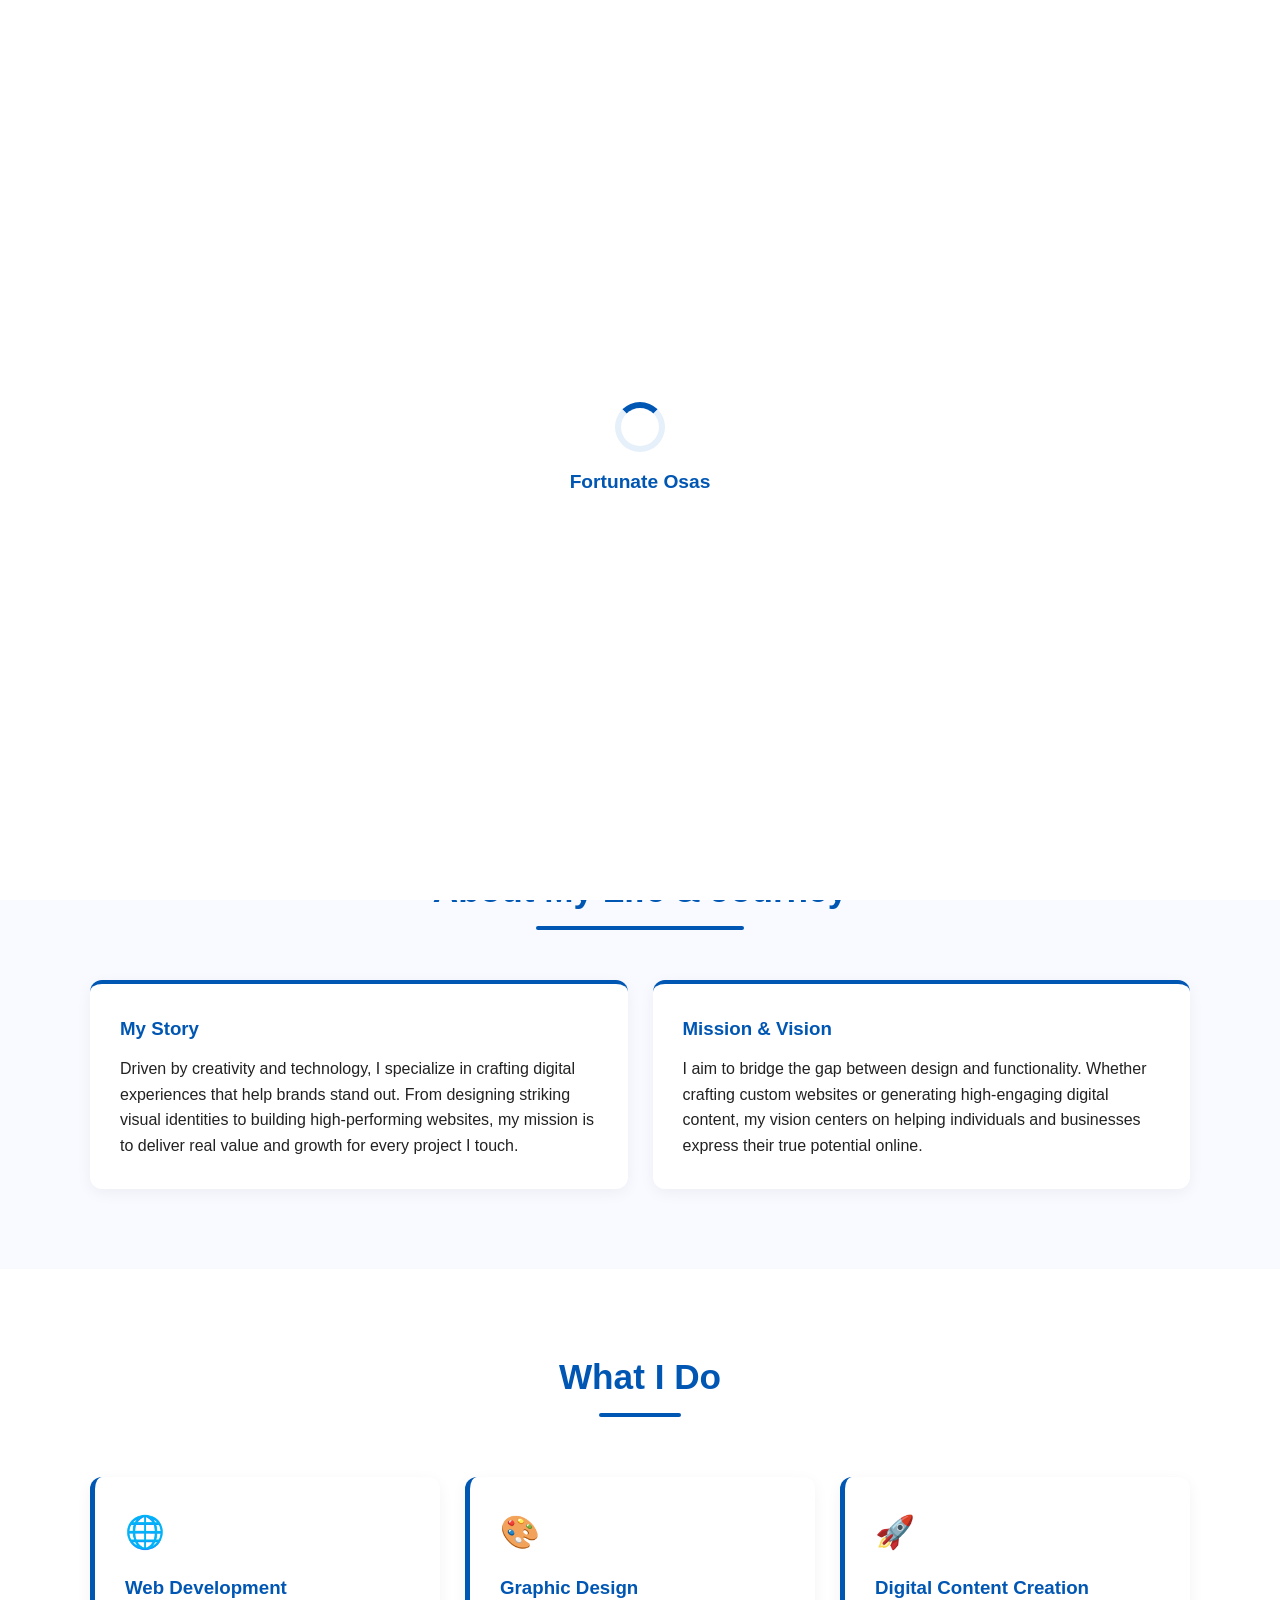
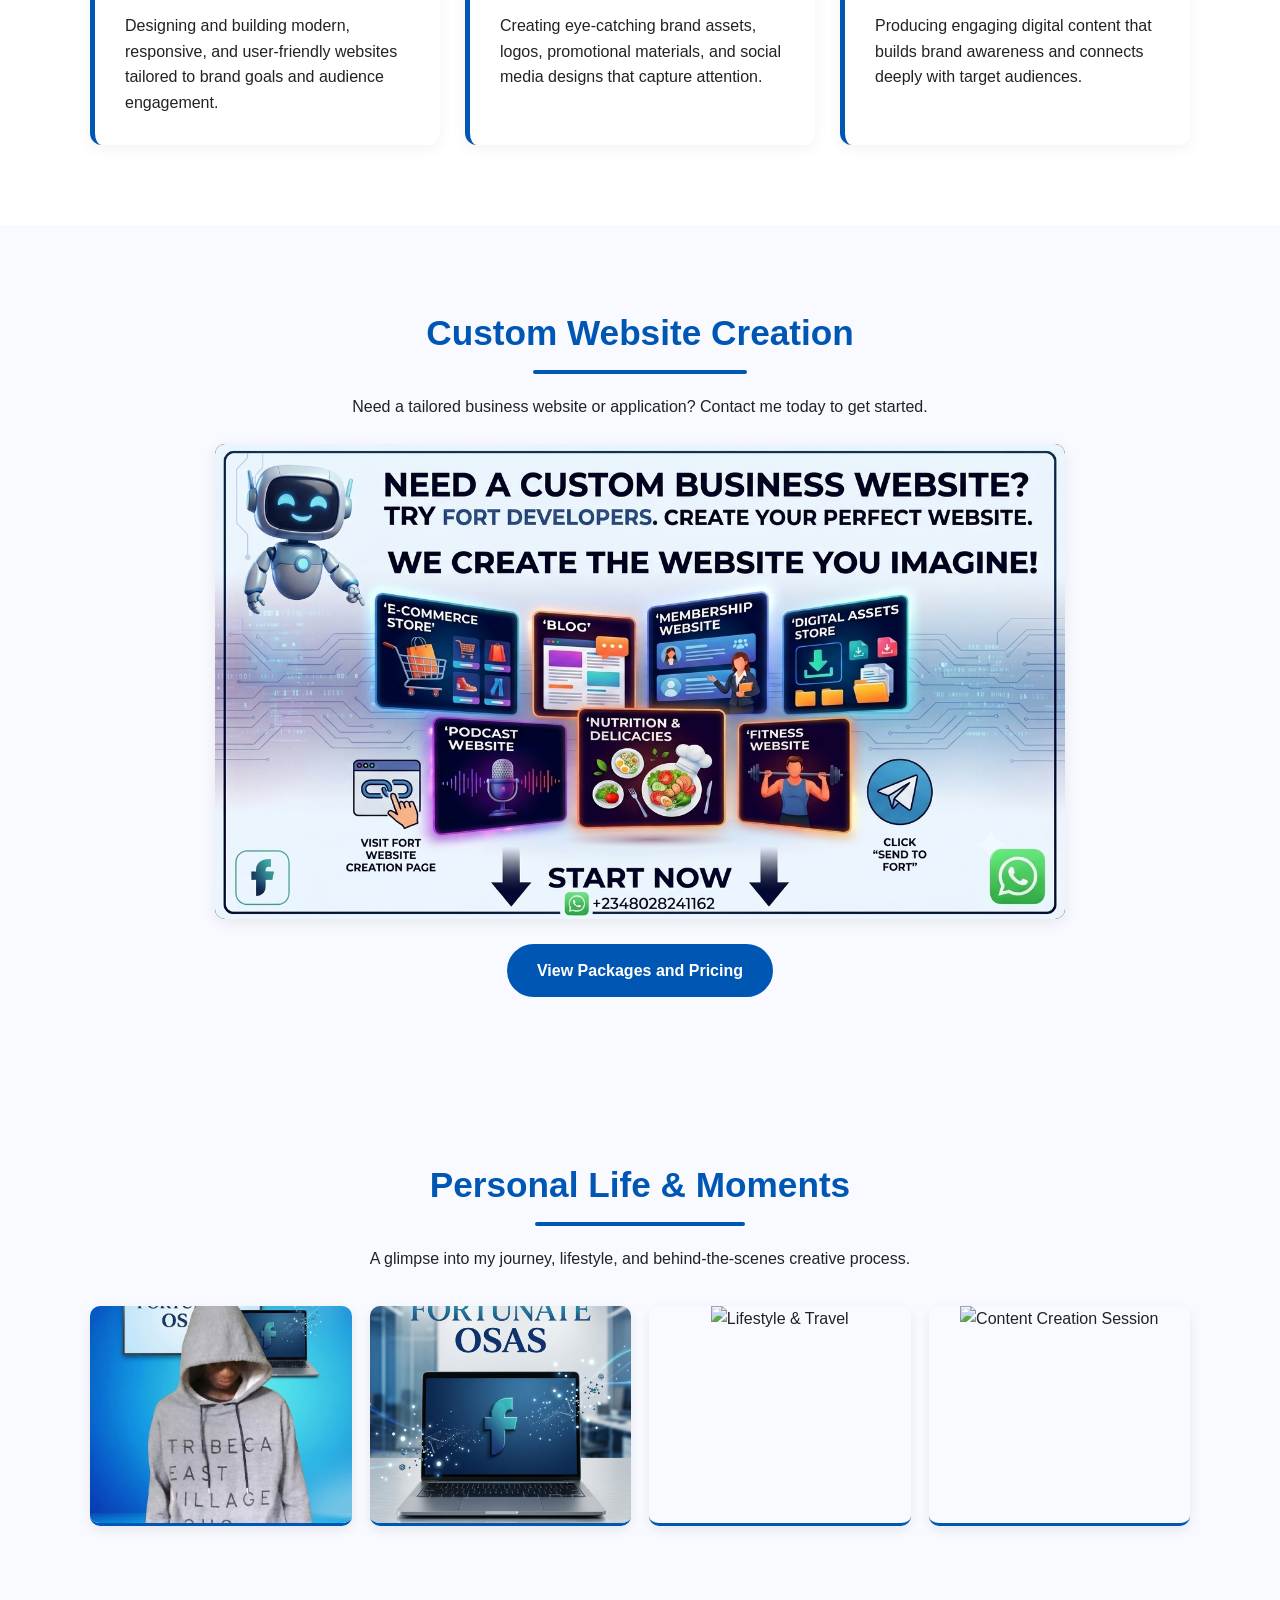
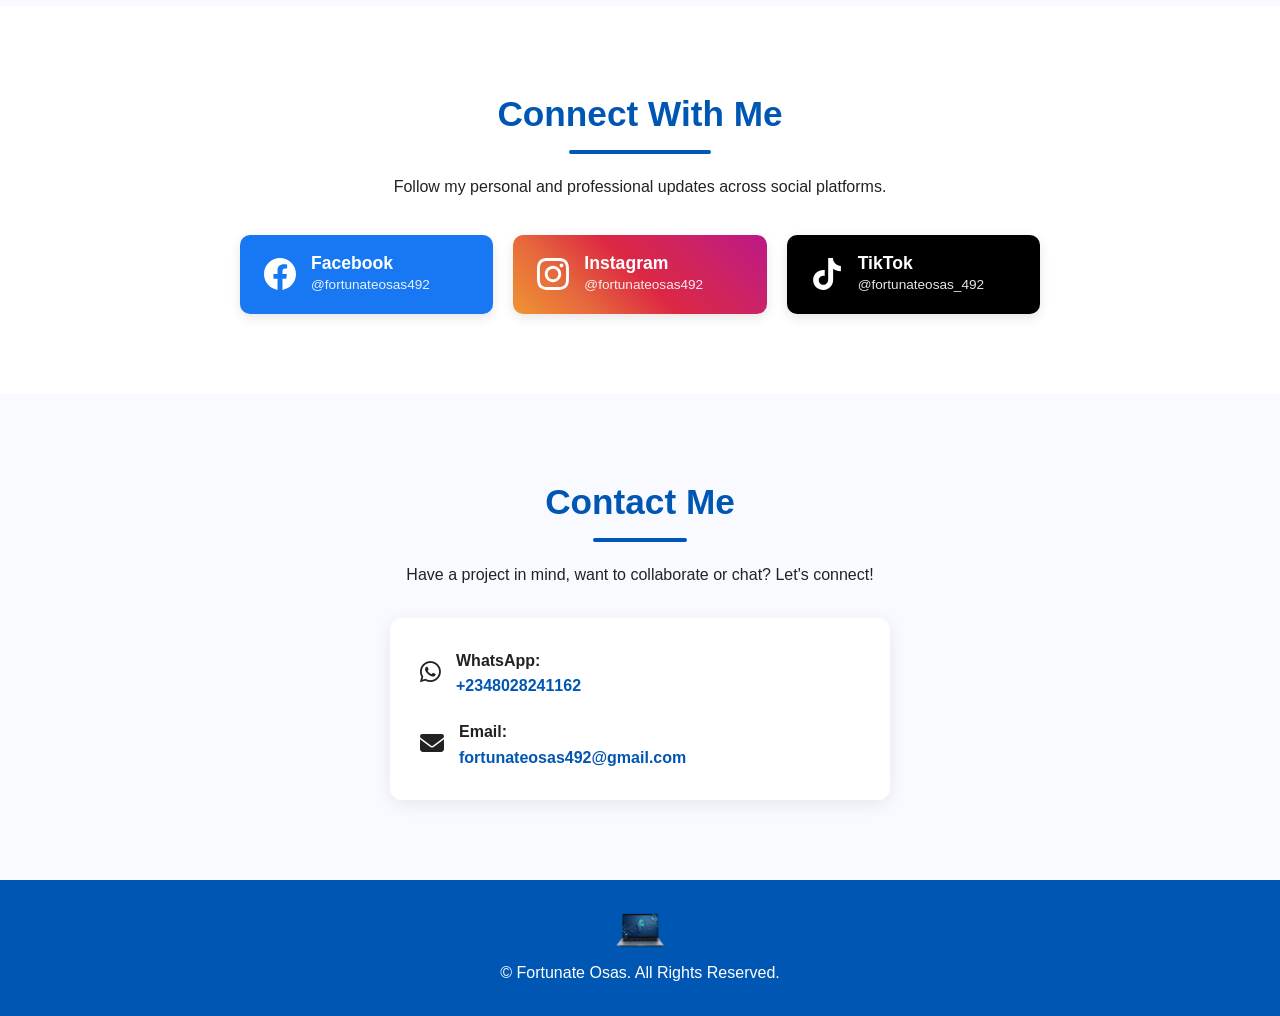
==== commit f041f556: "Add 2 Pics" ====
--- a/index.html
+++ b/index.html
@@ -61,7 +61,7 @@
           </div>
         </div>
         <div class="hero-image-wrapper">
-          <img src="images/big-profile-picture.png" alt="Fortunate Osas Big Picture" class="hero-img">
+          <img src="images/d4412a3e-154b-4746-aec7-d783466c0e13.jpeg" alt="Fortunate Osas Big Picture" class="hero-img">
         </div>
       </div>
     </section>
@@ -137,12 +137,12 @@
         
         <div class="gallery-grid">
           <div class="gallery-item">
-            <img src="images/personal-1.jpg" alt="Workspace Setup" loading="lazy">
-            <div class="gallery-overlay"><span>Creative Space</span></div>
-          </div>
-          <div class="gallery-item">
-            <img src="images/personal-2.jpg" alt="Speaking Event" loading="lazy">
-            <div class="gallery-overlay"><span>Speaking & Tech</span></div>
+            <img src="images/d4412a3e-154b-4746-aec7-d783466c0e13.jpeg" alt="Personal Shot" loading="lazy">
+            <div class="gallery-overlay"><span>Personal Shot</span></div>
+          </div>
+          <div class="gallery-item">
+            <img src="images/big-profile-picture.png" alt="Speaking Event" loading="lazy">
+            <div class="gallery-overlay"><span>Profile Picture</span></div>
           </div>
           <div class="gallery-item">
             <img src="images/personal-3.jpg" alt="Lifestyle & Travel" loading="lazy">
